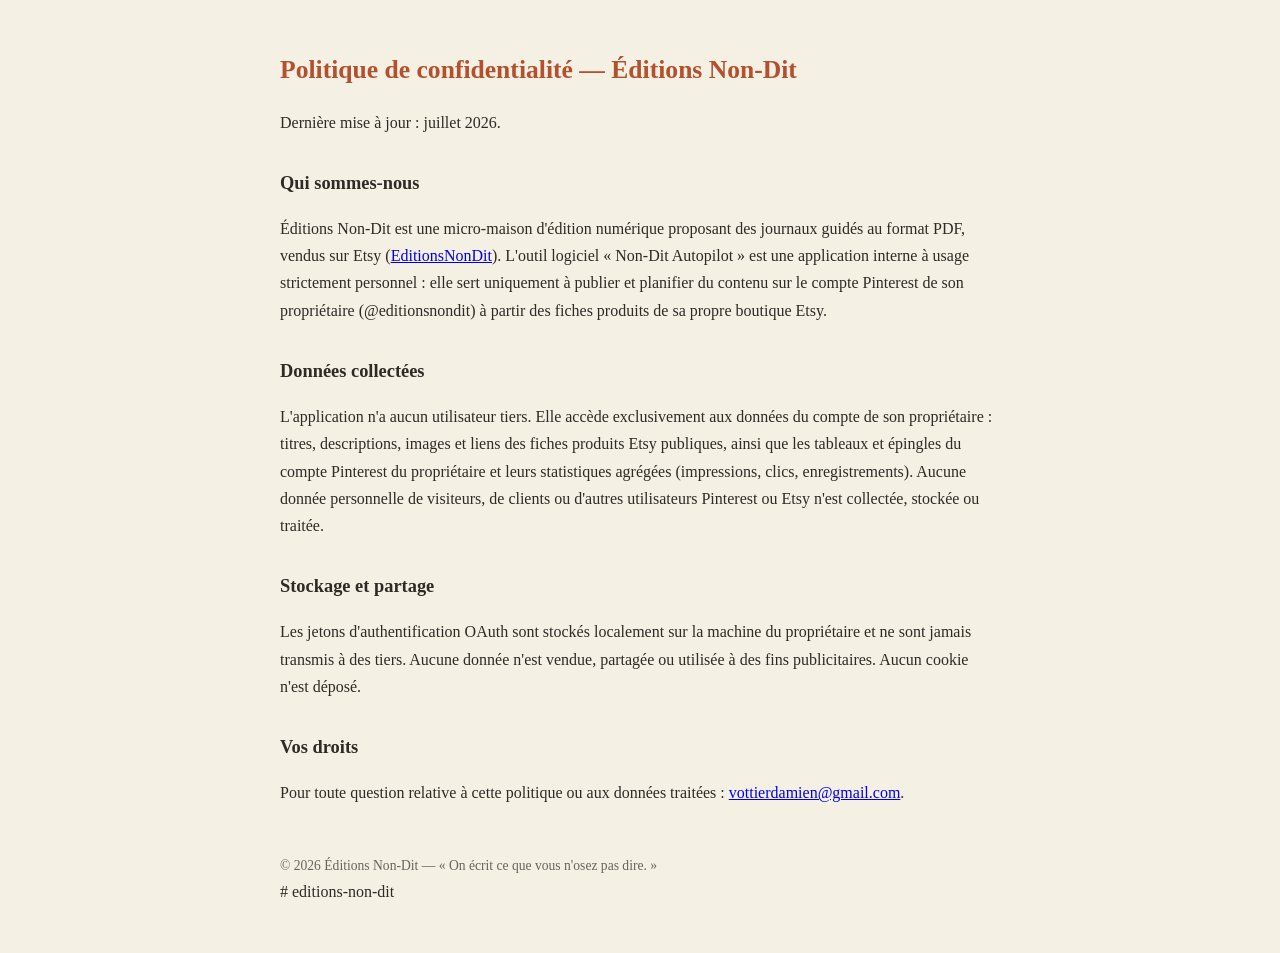
==== index.html @ f5a8685a "Add files via upload" ====
<!DOCTYPE html>
<html lang="fr">
<head>
<meta charset="utf-8">
<meta name="viewport" content="width=device-width, initial-scale=1">
<title>Politique de confidentialité — Éditions Non-Dit</title>
<style>
  body { font-family: Georgia, serif; background: #f5f0e4; color: #2e2a24;
         max-width: 720px; margin: 3rem auto; padding: 0 1.5rem; line-height: 1.7; }
  h1 { color: #b3502e; font-size: 1.6rem; }
  h2 { font-size: 1.15rem; margin-top: 2rem; }
  footer { margin-top: 3rem; font-size: .85rem; opacity: .7; }
</style>
</head>
<body>
<h1>Politique de confidentialité — Éditions Non-Dit</h1>
<p>Dernière mise à jour : juillet 2026.</p>

<h2>Qui sommes-nous</h2>
<p>Éditions Non-Dit est une micro-maison d'édition numérique proposant des journaux
guidés au format PDF, vendus sur Etsy
(<a href="https://www.etsy.com/shop/EditionsNonDit">EditionsNonDit</a>).
L'outil logiciel « Non-Dit Autopilot » est une application interne à usage strictement
personnel : elle sert uniquement à publier et planifier du contenu sur le compte
Pinterest de son propriétaire (@editionsnondit) à partir des fiches produits de
sa propre boutique Etsy.</p>

<h2>Données collectées</h2>
<p>L'application n'a aucun utilisateur tiers. Elle accède exclusivement aux données
du compte de son propriétaire : titres, descriptions, images et liens des fiches
produits Etsy publiques, ainsi que les tableaux et épingles du compte Pinterest
du propriétaire et leurs statistiques agrégées (impressions, clics, enregistrements).
Aucune donnée personnelle de visiteurs, de clients ou d'autres utilisateurs
Pinterest ou Etsy n'est collectée, stockée ou traitée.</p>

<h2>Stockage et partage</h2>
<p>Les jetons d'authentification OAuth sont stockés localement sur la machine du
propriétaire et ne sont jamais transmis à des tiers. Aucune donnée n'est vendue,
partagée ou utilisée à des fins publicitaires. Aucun cookie n'est déposé.</p>

<h2>Vos droits</h2>
<p>Pour toute question relative à cette politique ou aux données traitées :
<a href="mailto:vottierdamien@gmail.com">vottierdamien@gmail.com</a>.</p>

<footer>© 2026 Éditions Non-Dit — « On écrit ce que vous n'osez pas dire. »</footer>
</body>
</html>
#   e d i t i o n s - n o n - d i t  
 
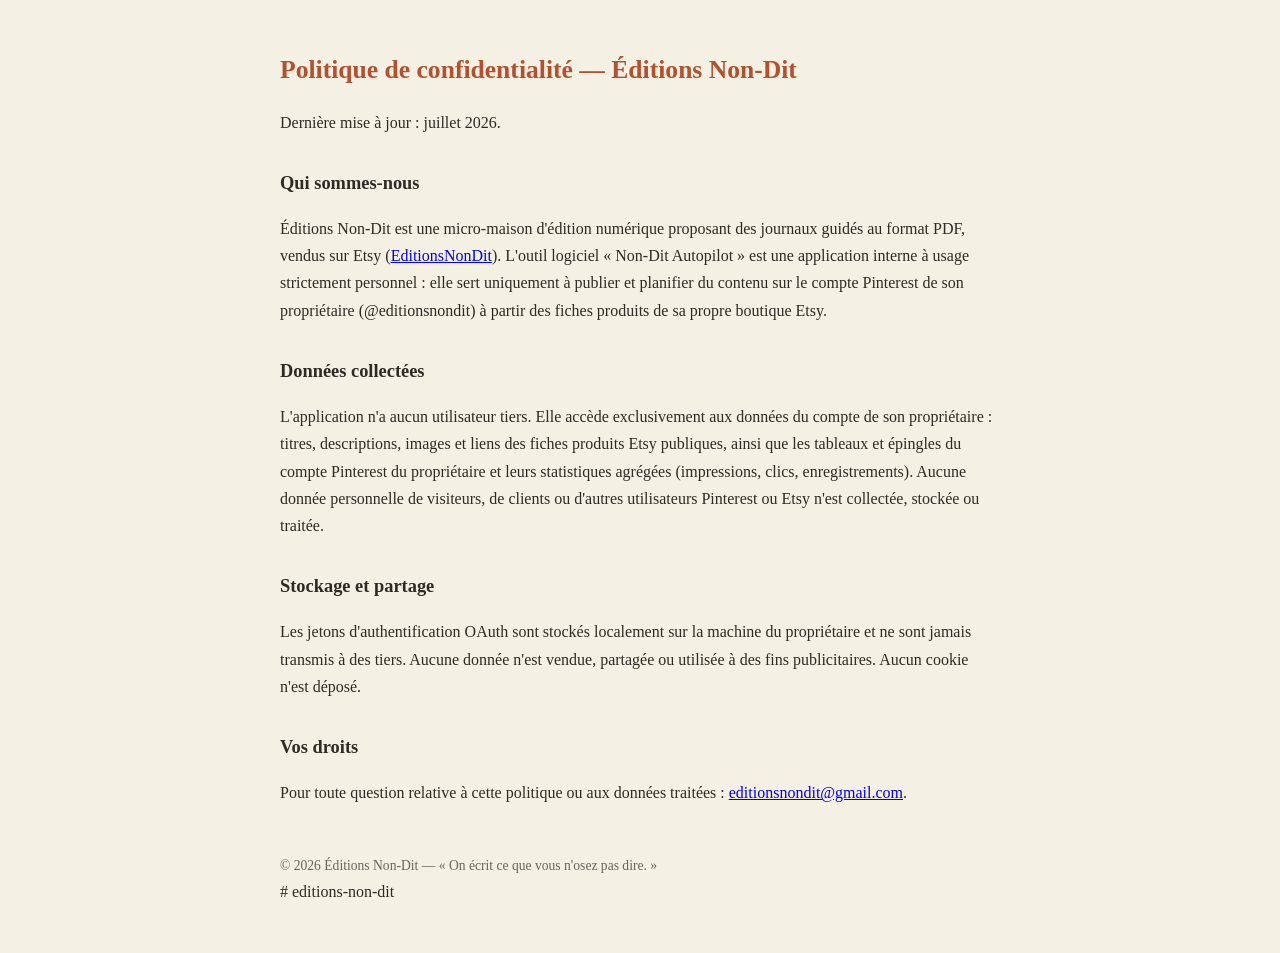
==== commit 86c9ac7b: "Update contact email in index.html" ====
--- a/index.html
+++ b/index.html
@@ -40,11 +40,11 @@
 
 <h2>Vos droits</h2>
 <p>Pour toute question relative à cette politique ou aux données traitées :
-<a href="mailto:vottierdamien@gmail.com">vottierdamien@gmail.com</a>.</p>
+<a href="mailto:editionsnonditn@gmail.com">editionsnondit@gmail.com</a>.</p>
 
 <footer>© 2026 Éditions Non-Dit — « On écrit ce que vous n'osez pas dire. »</footer>
 </body>
 </html>
-#   e d i t i o n s - n o n - d i t +#   e d i t i o n s - n o n - d i t 
  
- + 
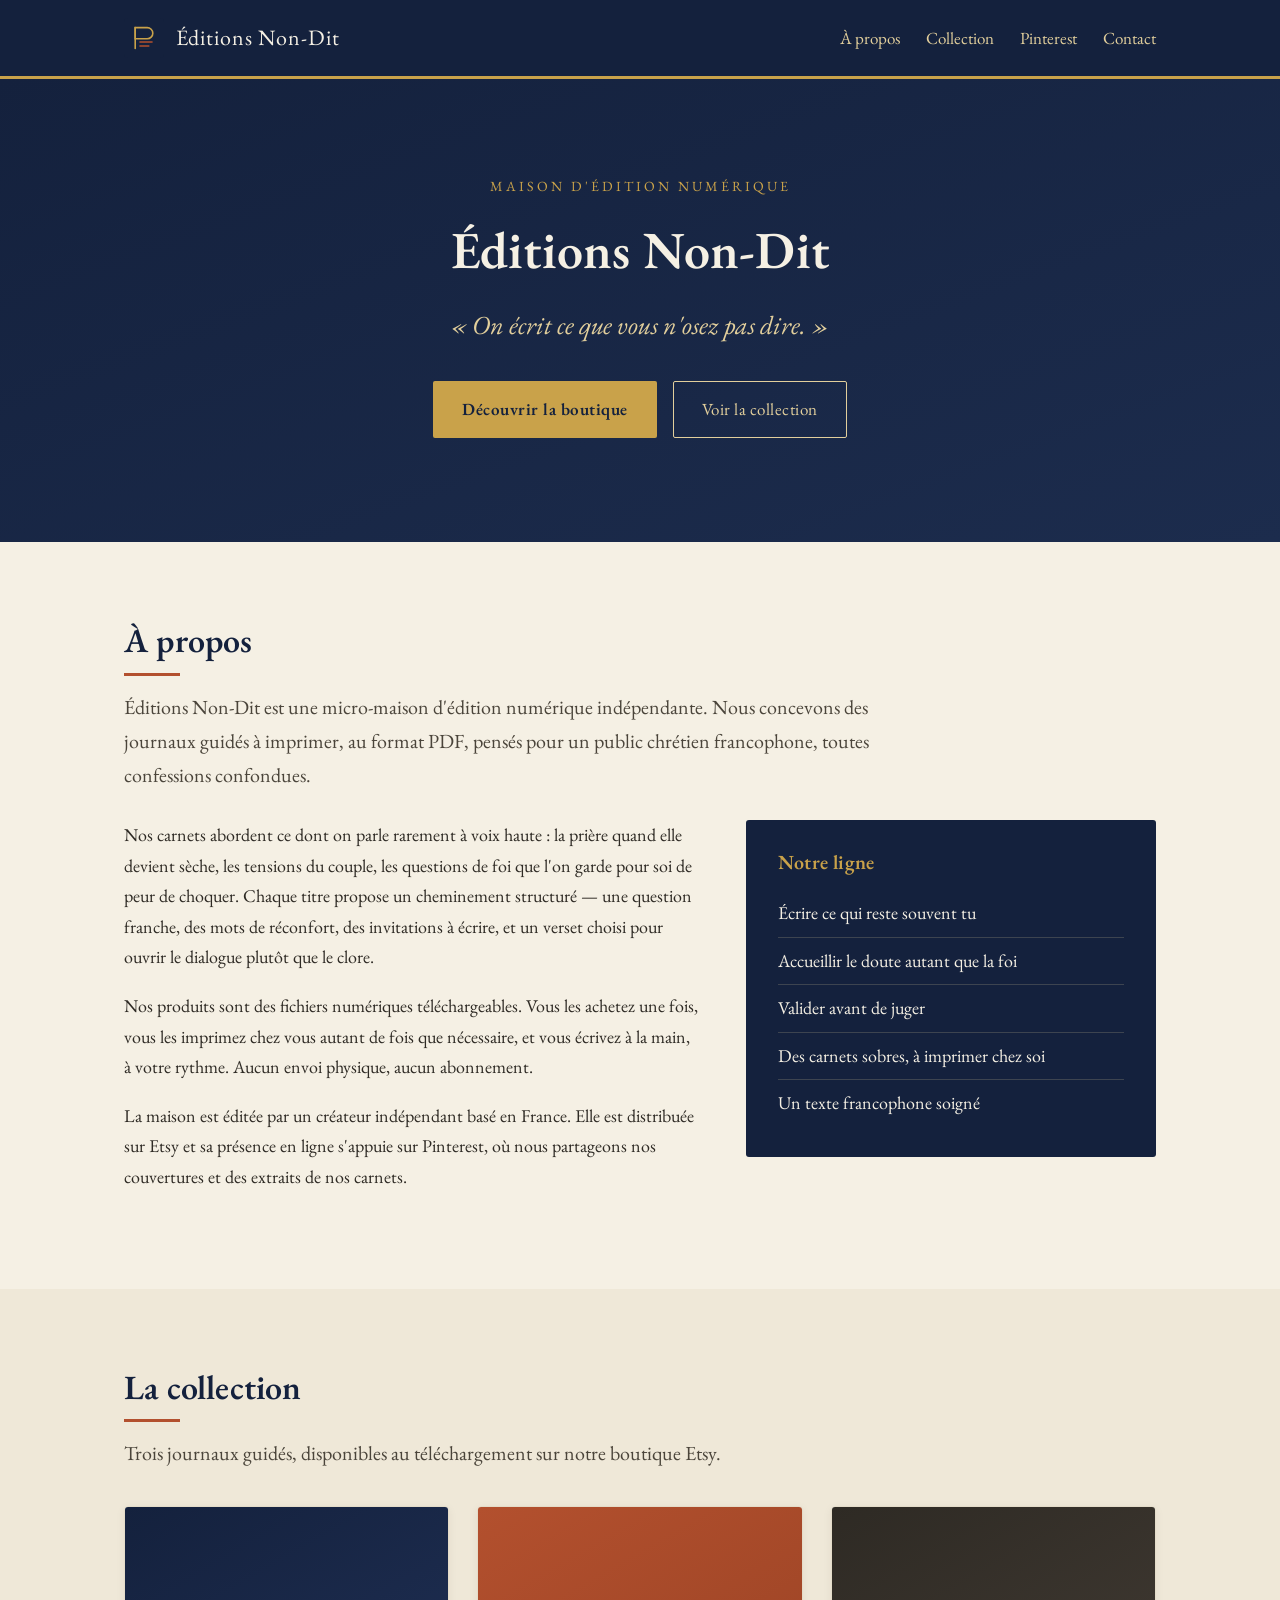
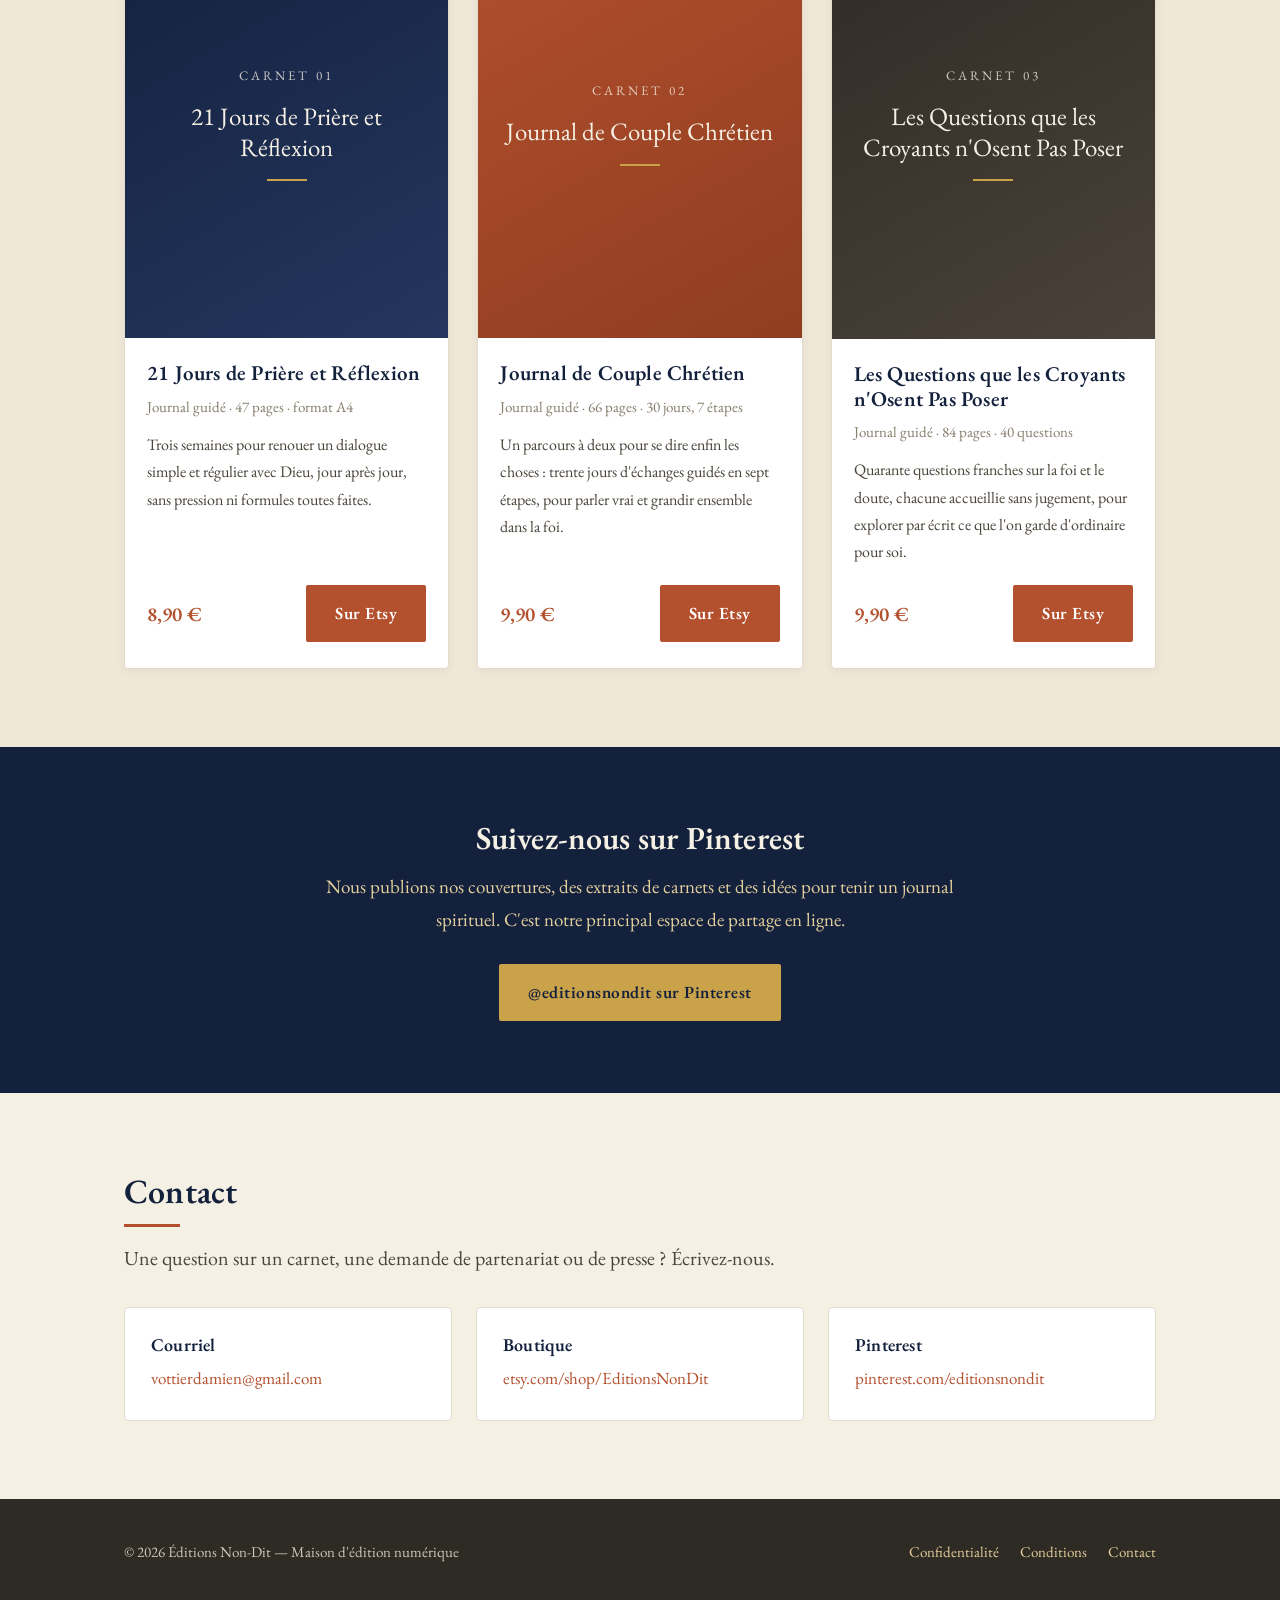
==== commit 0eeb045e: "Add files via upload" ====
--- a/index.html
+++ b/index.html
@@ -3,48 +3,175 @@
 <head>
 <meta charset="utf-8">
 <meta name="viewport" content="width=device-width, initial-scale=1">
-<title>Politique de confidentialité — Éditions Non-Dit</title>
-<style>
-  body { font-family: Georgia, serif; background: #f5f0e4; color: #2e2a24;
-         max-width: 720px; margin: 3rem auto; padding: 0 1.5rem; line-height: 1.7; }
-  h1 { color: #b3502e; font-size: 1.6rem; }
-  h2 { font-size: 1.15rem; margin-top: 2rem; }
-  footer { margin-top: 3rem; font-size: .85rem; opacity: .7; }
-</style>
+<title>Éditions Non-Dit — Journaux chrétiens guidés à imprimer</title>
+<meta name="description" content="Éditions Non-Dit est une micro-maison d'édition numérique. Nous créons des journaux guidés à imprimer (PDF) pour un public chrétien francophone : prière, couple, doute et foi. On écrit ce que vous n'osez pas dire.">
+<link rel="canonical" href="https://damvo.github.io/editions-non-dit/">
+<meta property="og:type" content="website">
+<meta property="og:title" content="Éditions Non-Dit — Journaux chrétiens guidés à imprimer">
+<meta property="og:description" content="Des journaux guidés à imprimer pour un public chrétien francophone. On écrit ce que vous n'osez pas dire.">
+<meta property="og:url" content="https://damvo.github.io/editions-non-dit/">
+<meta property="og:site_name" content="Éditions Non-Dit">
+<meta name="robots" content="index, follow">
+<link rel="icon" type="image/svg+xml" href="assets/logo.svg">
+<link rel="preconnect" href="https://fonts.googleapis.com">
+<link rel="preconnect" href="https://fonts.gstatic.com" crossorigin>
+<link href="https://fonts.googleapis.com/css2?family=EB+Garamond:ital,wght@0,400;0,500;0,600;1,400&display=swap" rel="stylesheet">
+<link rel="stylesheet" href="assets/style.css">
 </head>
 <body>
-<h1>Politique de confidentialité — Éditions Non-Dit</h1>
-<p>Dernière mise à jour : juillet 2026.</p>
 
-<h2>Qui sommes-nous</h2>
-<p>Éditions Non-Dit est une micro-maison d'édition numérique proposant des journaux
-guidés au format PDF, vendus sur Etsy
-(<a href="https://www.etsy.com/shop/EditionsNonDit">EditionsNonDit</a>).
-L'outil logiciel « Non-Dit Autopilot » est une application interne à usage strictement
-personnel : elle sert uniquement à publier et planifier du contenu sur le compte
-Pinterest de son propriétaire (@editionsnondit) à partir des fiches produits de
-sa propre boutique Etsy.</p>
+<header class="site-header">
+  <div class="wrap">
+    <a class="brand" href="index.html">
+      <img src="assets/logo.svg" alt="Logo Éditions Non-Dit">
+      <span>Éditions Non-Dit</span>
+    </a>
+    <nav class="nav">
+      <a href="#apropos">À propos</a>
+      <a href="#collection">Collection</a>
+      <a href="#pinterest">Pinterest</a>
+      <a href="#contact">Contact</a>
+    </nav>
+  </div>
+</header>
 
-<h2>Données collectées</h2>
-<p>L'application n'a aucun utilisateur tiers. Elle accède exclusivement aux données
-du compte de son propriétaire : titres, descriptions, images et liens des fiches
-produits Etsy publiques, ainsi que les tableaux et épingles du compte Pinterest
-du propriétaire et leurs statistiques agrégées (impressions, clics, enregistrements).
-Aucune donnée personnelle de visiteurs, de clients ou d'autres utilisateurs
-Pinterest ou Etsy n'est collectée, stockée ou traitée.</p>
+<section class="hero">
+  <div class="wrap">
+    <div class="kicker">Maison d'édition numérique</div>
+    <h1>Éditions Non-Dit</h1>
+    <p class="tagline">« On écrit ce que vous n'osez pas dire. »</p>
+    <div class="actions">
+      <a class="btn btn-gold" href="https://www.etsy.com/shop/EditionsNonDit" target="_blank" rel="noopener">Découvrir la boutique</a>
+      <a class="btn btn-ghost" href="#collection">Voir la collection</a>
+    </div>
+  </div>
+</section>
 
-<h2>Stockage et partage</h2>
-<p>Les jetons d'authentification OAuth sont stockés localement sur la machine du
-propriétaire et ne sont jamais transmis à des tiers. Aucune donnée n'est vendue,
-partagée ou utilisée à des fins publicitaires. Aucun cookie n'est déposé.</p>
+<section class="block" id="apropos">
+  <div class="wrap">
+    <h2 class="section-title">À propos</h2>
+    <p class="lead">Éditions Non-Dit est une micro-maison d'édition numérique indépendante. Nous concevons des journaux guidés à imprimer, au format PDF, pensés pour un public chrétien francophone, toutes confessions confondues.</p>
+    <div class="about-grid">
+      <div>
+        <p>Nos carnets abordent ce dont on parle rarement à voix haute : la prière quand elle devient sèche, les tensions du couple, les questions de foi que l'on garde pour soi de peur de choquer. Chaque titre propose un cheminement structuré — une question franche, des mots de réconfort, des invitations à écrire, et un verset choisi pour ouvrir le dialogue plutôt que le clore.</p>
+        <p>Nos produits sont des fichiers numériques téléchargeables. Vous les achetez une fois, vous les imprimez chez vous autant de fois que nécessaire, et vous écrivez à la main, à votre rythme. Aucun envoi physique, aucun abonnement.</p>
+        <p>La maison est éditée par un créateur indépendant basé en France. Elle est distribuée sur Etsy et sa présence en ligne s'appuie sur Pinterest, où nous partageons nos couvertures et des extraits de nos carnets.</p>
+      </div>
+      <aside class="values">
+        <h3>Notre ligne</h3>
+        <ul>
+          <li>Écrire ce qui reste souvent tu</li>
+          <li>Accueillir le doute autant que la foi</li>
+          <li>Valider avant de juger</li>
+          <li>Des carnets sobres, à imprimer chez soi</li>
+          <li>Un texte francophone soigné</li>
+        </ul>
+      </aside>
+    </div>
+  </div>
+</section>
 
-<h2>Vos droits</h2>
-<p>Pour toute question relative à cette politique ou aux données traitées :
-<a href="mailto:editionsnonditn@gmail.com">editionsnondit@gmail.com</a>.</p>
+<section class="block alt" id="collection">
+  <div class="wrap">
+    <h2 class="section-title">La collection</h2>
+    <p class="lead">Trois journaux guidés, disponibles au téléchargement sur notre boutique Etsy.</p>
+    <div class="products">
 
-<footer>© 2026 Éditions Non-Dit — « On écrit ce que vous n'osez pas dire. »</footer>
+      <article class="card">
+        <div class="cover c1">
+          <div class="cnum">Carnet 01</div>
+          <div class="ctitle">21 Jours de Prière et Réflexion</div>
+          <div class="cline"></div>
+        </div>
+        <div class="card-body">
+          <h3>21 Jours de Prière et Réflexion</h3>
+          <div class="meta">Journal guidé · 47 pages · format A4</div>
+          <p>Trois semaines pour renouer un dialogue simple et régulier avec Dieu, jour après jour, sans pression ni formules toutes faites.</p>
+          <div class="card-foot">
+            <span class="price">8,90 €</span>
+            <a class="btn btn-terra" href="https://www.etsy.com/shop/EditionsNonDit" target="_blank" rel="noopener">Sur Etsy</a>
+          </div>
+        </div>
+      </article>
+
+      <article class="card">
+        <div class="cover c2">
+          <div class="cnum">Carnet 02</div>
+          <div class="ctitle">Journal de Couple Chrétien</div>
+          <div class="cline"></div>
+        </div>
+        <div class="card-body">
+          <h3>Journal de Couple Chrétien</h3>
+          <div class="meta">Journal guidé · 66 pages · 30 jours, 7 étapes</div>
+          <p>Un parcours à deux pour se dire enfin les choses : trente jours d'échanges guidés en sept étapes, pour parler vrai et grandir ensemble dans la foi.</p>
+          <div class="card-foot">
+            <span class="price">9,90 €</span>
+            <a class="btn btn-terra" href="https://www.etsy.com/shop/EditionsNonDit" target="_blank" rel="noopener">Sur Etsy</a>
+          </div>
+        </div>
+      </article>
+
+      <article class="card">
+        <div class="cover c3">
+          <div class="cnum">Carnet 03</div>
+          <div class="ctitle">Les Questions que les Croyants n'Osent Pas Poser</div>
+          <div class="cline"></div>
+        </div>
+        <div class="card-body">
+          <h3>Les Questions que les Croyants n'Osent Pas Poser</h3>
+          <div class="meta">Journal guidé · 84 pages · 40 questions</div>
+          <p>Quarante questions franches sur la foi et le doute, chacune accueillie sans jugement, pour explorer par écrit ce que l'on garde d'ordinaire pour soi.</p>
+          <div class="card-foot">
+            <span class="price">9,90 €</span>
+            <a class="btn btn-terra" href="https://www.etsy.com/shop/EditionsNonDit" target="_blank" rel="noopener">Sur Etsy</a>
+          </div>
+        </div>
+      </article>
+
+    </div>
+  </div>
+</section>
+
+<section class="band" id="pinterest">
+  <div class="wrap">
+    <h2>Suivez-nous sur Pinterest</h2>
+    <p>Nous publions nos couvertures, des extraits de carnets et des idées pour tenir un journal spirituel. C'est notre principal espace de partage en ligne.</p>
+    <a class="btn btn-gold" href="https://www.pinterest.com/editionsnondit" target="_blank" rel="noopener">@editionsnondit sur Pinterest</a>
+  </div>
+</section>
+
+<section class="block" id="contact">
+  <div class="wrap">
+    <h2 class="section-title">Contact</h2>
+    <p class="lead">Une question sur un carnet, une demande de partenariat ou de presse ? Écrivez-nous.</p>
+    <div class="contact-grid">
+      <div class="contact-item">
+        <h3>Courriel</h3>
+        <a href="mailto:vottierdamien@gmail.com">vottierdamien@gmail.com</a>
+      </div>
+      <div class="contact-item">
+        <h3>Boutique</h3>
+        <a href="https://www.etsy.com/shop/EditionsNonDit" target="_blank" rel="noopener">etsy.com/shop/EditionsNonDit</a>
+      </div>
+      <div class="contact-item">
+        <h3>Pinterest</h3>
+        <a href="https://www.pinterest.com/editionsnondit" target="_blank" rel="noopener">pinterest.com/editionsnondit</a>
+      </div>
+    </div>
+  </div>
+</section>
+
+<footer class="site-footer">
+  <div class="wrap">
+    <div>© <span id="year">2026</span> Éditions Non-Dit — Maison d'édition numérique</div>
+    <div class="fnav">
+      <a href="privacy.html">Confidentialité</a>
+      <a href="terms.html">Conditions</a>
+      <a href="mailto:vottierdamien@gmail.com">Contact</a>
+    </div>
+  </div>
+</footer>
+
+<script>document.getElementById('year').textContent = new Date().getFullYear();</script>
 </body>
 </html>
-#   e d i t i o n s - n o n - d i t 
- 
- 
--- a/assets/style.css
+++ b/assets/style.css
@@ -0,0 +1,158 @@
+:root {
+  --ivoire: #f5f0e4;
+  --encre: #2e2a24;
+  --terracotta: #b3502e;
+  --navy: #14213d;
+  --gold: #c9a24a;
+  --gold-soft: #e2cf9c;
+  --max: 1080px;
+}
+
+* { box-sizing: border-box; margin: 0; padding: 0; }
+
+html { scroll-behavior: smooth; }
+
+body {
+  font-family: 'EB Garamond', 'Georgia', 'Liberation Serif', serif;
+  background: var(--ivoire);
+  color: var(--encre);
+  line-height: 1.7;
+  font-size: 18px;
+  -webkit-font-smoothing: antialiased;
+}
+
+h1, h2, h3 { font-weight: 600; line-height: 1.2; letter-spacing: 0.2px; }
+
+a { color: var(--terracotta); text-decoration: none; }
+a:hover { text-decoration: underline; }
+
+.wrap { max-width: var(--max); margin: 0 auto; padding: 0 24px; }
+
+/* Header */
+.site-header {
+  background: var(--navy);
+  color: var(--ivoire);
+  border-bottom: 3px solid var(--gold);
+}
+.site-header .wrap {
+  display: flex; align-items: center; justify-content: space-between;
+  padding-top: 18px; padding-bottom: 18px; flex-wrap: wrap; gap: 12px;
+}
+.brand { display: flex; align-items: center; gap: 12px; }
+.brand img { width: 40px; height: 40px; }
+.brand span { font-size: 22px; color: var(--ivoire); letter-spacing: 1px; }
+.nav a { color: var(--gold-soft); margin-left: 22px; font-size: 17px; }
+.nav a:hover { color: var(--gold); text-decoration: none; }
+
+/* Hero */
+.hero {
+  background: linear-gradient(160deg, var(--navy) 0%, #1c2c4d 100%);
+  color: var(--ivoire);
+  padding: 96px 0 104px;
+  text-align: center;
+  position: relative;
+}
+.hero .kicker {
+  color: var(--gold); text-transform: uppercase; letter-spacing: 3px;
+  font-size: 14px; margin-bottom: 20px;
+}
+.hero h1 { font-size: 52px; margin-bottom: 22px; color: var(--ivoire); }
+.hero p.tagline {
+  font-size: 26px; font-style: italic; color: var(--gold-soft);
+  max-width: 640px; margin: 0 auto 34px;
+}
+.hero .actions { display: flex; gap: 16px; justify-content: center; flex-wrap: wrap; }
+
+.btn {
+  display: inline-block; padding: 13px 28px; border-radius: 2px;
+  font-size: 17px; letter-spacing: 0.5px; border: 1.5px solid transparent;
+  transition: all .18s ease;
+}
+.btn-gold { background: var(--gold); color: var(--navy); font-weight: 600; }
+.btn-gold:hover { background: var(--gold-soft); text-decoration: none; }
+.btn-ghost { border-color: var(--gold-soft); color: var(--gold-soft); }
+.btn-ghost:hover { border-color: var(--gold); color: var(--gold); text-decoration: none; }
+.btn-terra { background: var(--terracotta); color: #fff; font-weight: 600; }
+.btn-terra:hover { background: #9a4225; text-decoration: none; }
+
+/* Sections */
+section.block { padding: 78px 0; }
+section.block.alt { background: #efe8d8; }
+.section-title {
+  font-size: 34px; margin-bottom: 14px; color: var(--navy);
+  position: relative; display: inline-block;
+}
+.section-title::after {
+  content: ""; display: block; width: 56px; height: 3px;
+  background: var(--terracotta); margin-top: 12px;
+}
+.lead { font-size: 20px; max-width: 760px; color: #4a443a; margin-bottom: 8px; }
+
+/* About */
+.about-grid { display: grid; grid-template-columns: 1.4fr 1fr; gap: 48px; align-items: start; margin-top: 28px; }
+.about-grid p { margin-bottom: 18px; }
+.values { background: var(--navy); color: var(--ivoire); padding: 30px 32px; border-radius: 3px; }
+.values h3 { color: var(--gold); font-size: 20px; margin-bottom: 16px; }
+.values ul { list-style: none; }
+.values li { padding: 8px 0; border-bottom: 1px solid rgba(226,207,156,.2); }
+.values li:last-child { border-bottom: none; }
+
+/* Products */
+.products { display: grid; grid-template-columns: repeat(3, 1fr); gap: 28px; margin-top: 36px; }
+.card {
+  background: #fff; border: 1px solid #e4dcc9; border-radius: 4px;
+  overflow: hidden; display: flex; flex-direction: column;
+  box-shadow: 0 2px 10px rgba(46,42,36,.06);
+}
+.cover {
+  aspect-ratio: 3 / 4; display: flex; flex-direction: column;
+  justify-content: center; align-items: center; text-align: center;
+  padding: 28px; color: var(--ivoire);
+}
+.cover .cnum { font-size: 13px; letter-spacing: 3px; text-transform: uppercase; opacity: .8; margin-bottom: 14px; }
+.cover .ctitle { font-size: 25px; line-height: 1.25; }
+.cover .cline { width: 40px; height: 2px; background: var(--gold); margin: 16px auto 0; }
+.cover.c1 { background: linear-gradient(150deg, #14213d, #24365f); }
+.cover.c2 { background: linear-gradient(150deg, #b3502e, #8f3d20); }
+.cover.c3 { background: linear-gradient(150deg, #2e2a24, #4a423a); }
+.card-body { padding: 22px 22px 26px; display: flex; flex-direction: column; flex: 1; }
+.card-body h3 { font-size: 21px; color: var(--navy); margin-bottom: 8px; }
+.card-body .meta { font-size: 15px; color: #857c6c; margin-bottom: 12px; }
+.card-body p { font-size: 16px; color: #4a443a; margin-bottom: 20px; flex: 1; }
+.price { font-size: 20px; color: var(--terracotta); font-weight: 600; }
+.card-foot { display: flex; align-items: center; justify-content: space-between; margin-top: auto; }
+
+/* Pinterest / contact band */
+.band { background: var(--navy); color: var(--ivoire); text-align: center; padding: 72px 0; }
+.band h2 { color: var(--ivoire); font-size: 32px; margin-bottom: 14px; }
+.band p { color: var(--gold-soft); max-width: 640px; margin: 0 auto 28px; font-size: 19px; }
+
+/* Contact */
+.contact-grid { display: grid; grid-template-columns: repeat(3, 1fr); gap: 24px; margin-top: 32px; }
+.contact-item { background: #fff; border: 1px solid #e4dcc9; padding: 26px; border-radius: 4px; }
+.contact-item h3 { color: var(--navy); font-size: 18px; margin-bottom: 8px; }
+.contact-item a { font-size: 17px; word-break: break-word; }
+
+/* Footer */
+.site-footer { background: var(--encre); color: #cfc7b6; padding: 40px 0; font-size: 15px; }
+.site-footer .wrap { display: flex; justify-content: space-between; flex-wrap: wrap; gap: 16px; }
+.site-footer a { color: var(--gold-soft); }
+.site-footer .fnav a { margin-left: 18px; }
+
+/* Legal pages */
+.legal { padding: 64px 0 80px; }
+.legal .wrap { max-width: 820px; }
+.legal h1 { font-size: 40px; color: var(--navy); margin-bottom: 10px; }
+.legal .updated { color: #857c6c; font-size: 15px; margin-bottom: 34px; }
+.legal h2 { font-size: 24px; color: var(--navy); margin: 34px 0 12px; }
+.legal p, .legal li { margin-bottom: 12px; color: #3d382f; }
+.legal ul { margin: 0 0 12px 22px; }
+.back { display: inline-block; margin-top: 40px; }
+
+@media (max-width: 860px) {
+  .about-grid { grid-template-columns: 1fr; }
+  .products { grid-template-columns: 1fr; }
+  .contact-grid { grid-template-columns: 1fr; }
+  .hero h1 { font-size: 38px; }
+  .hero p.tagline { font-size: 21px; }
+}
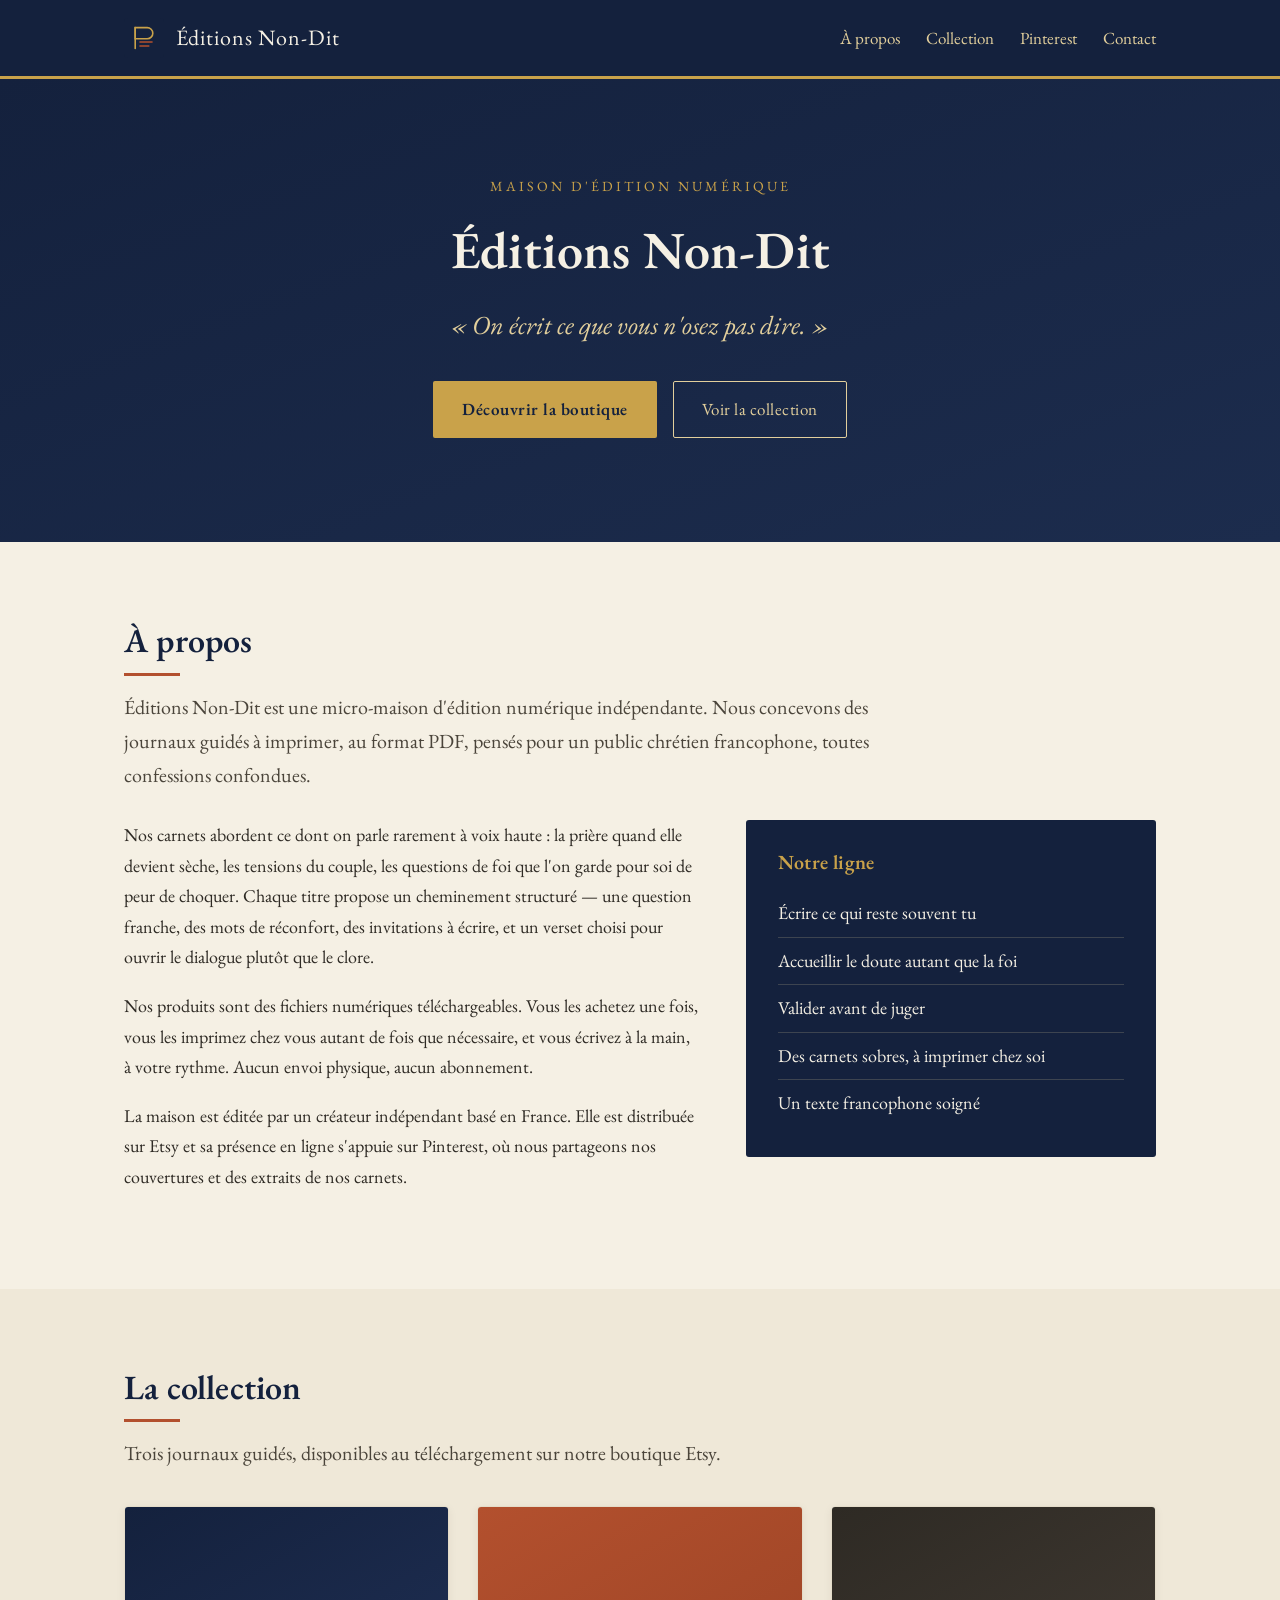
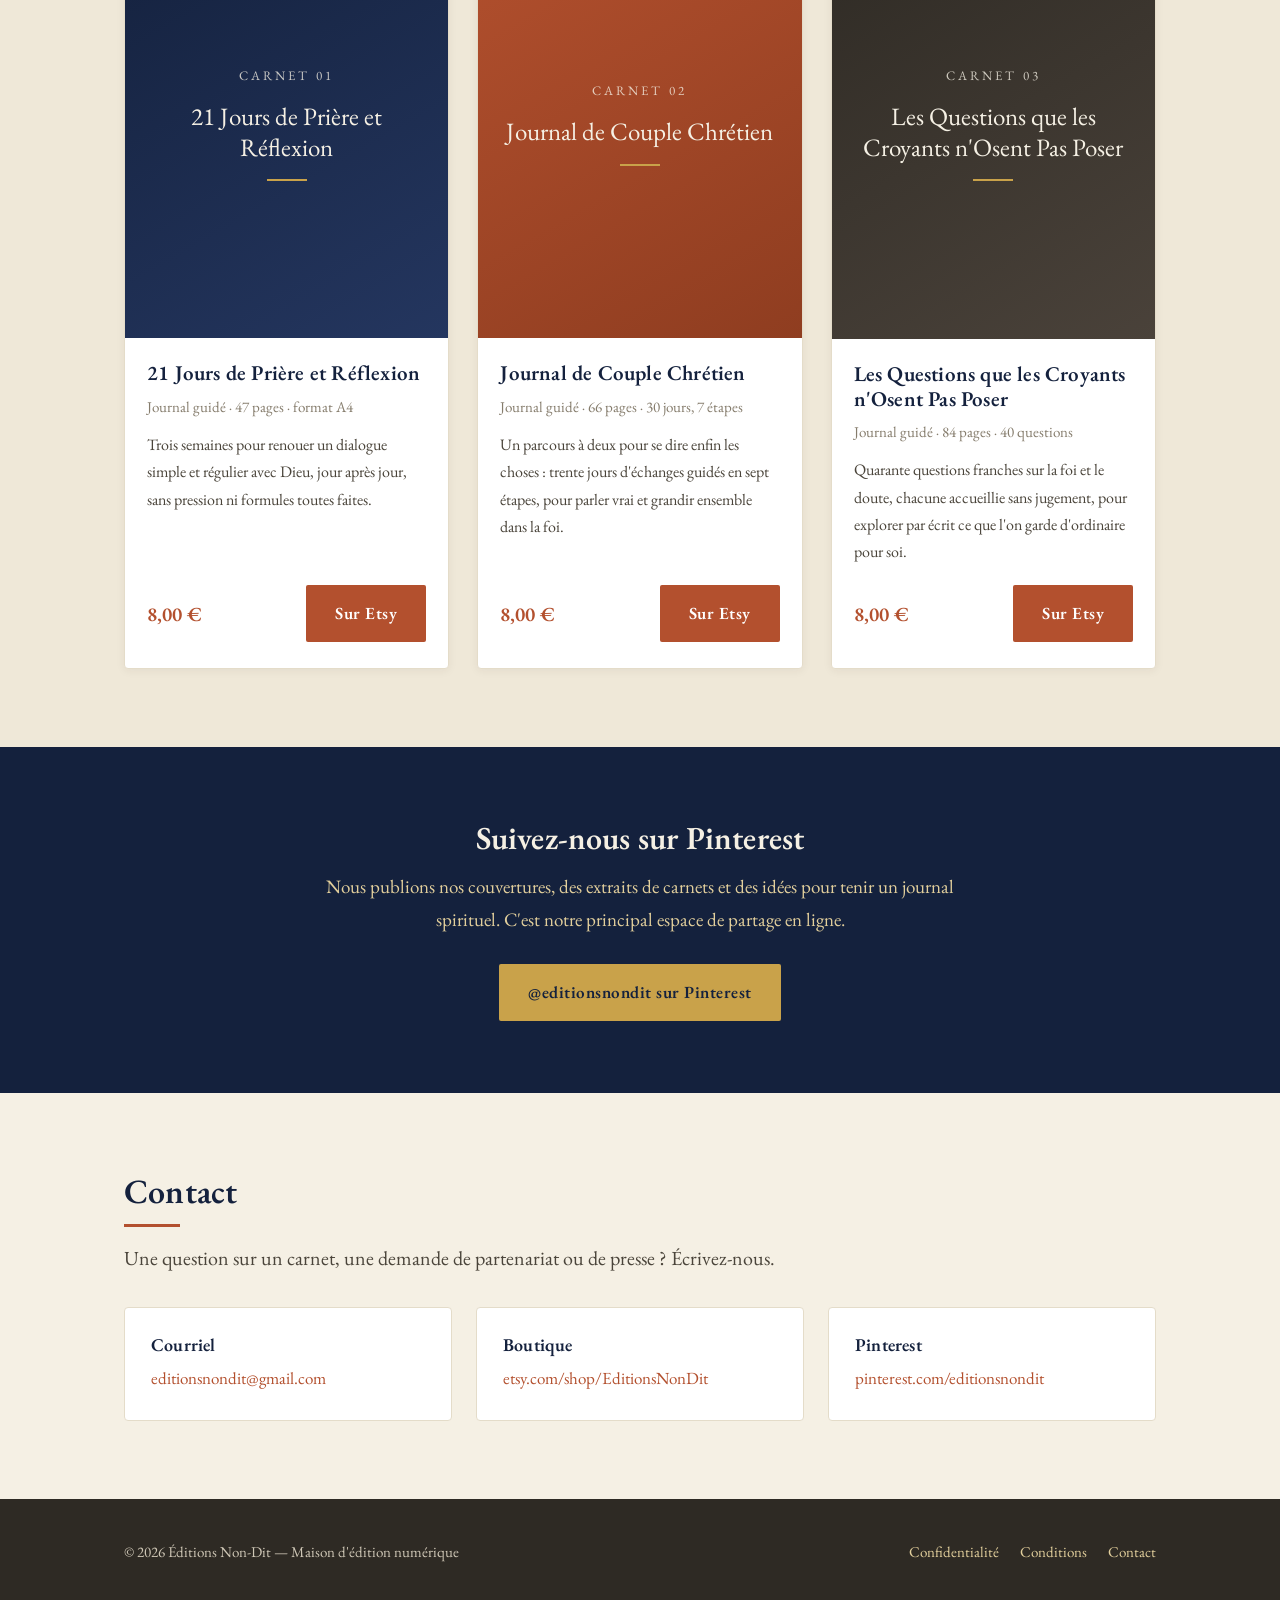
==== commit c7e87146: "Add files via upload" ====
--- a/index.html
+++ b/index.html
@@ -88,7 +88,7 @@
           <div class="meta">Journal guidé · 47 pages · format A4</div>
           <p>Trois semaines pour renouer un dialogue simple et régulier avec Dieu, jour après jour, sans pression ni formules toutes faites.</p>
           <div class="card-foot">
-            <span class="price">8,90 €</span>
+            <span class="price">8,00 €</span>
             <a class="btn btn-terra" href="https://www.etsy.com/shop/EditionsNonDit" target="_blank" rel="noopener">Sur Etsy</a>
           </div>
         </div>
@@ -105,7 +105,7 @@
           <div class="meta">Journal guidé · 66 pages · 30 jours, 7 étapes</div>
           <p>Un parcours à deux pour se dire enfin les choses : trente jours d'échanges guidés en sept étapes, pour parler vrai et grandir ensemble dans la foi.</p>
           <div class="card-foot">
-            <span class="price">9,90 €</span>
+            <span class="price">8,00 €</span>
             <a class="btn btn-terra" href="https://www.etsy.com/shop/EditionsNonDit" target="_blank" rel="noopener">Sur Etsy</a>
           </div>
         </div>
@@ -122,7 +122,7 @@
           <div class="meta">Journal guidé · 84 pages · 40 questions</div>
           <p>Quarante questions franches sur la foi et le doute, chacune accueillie sans jugement, pour explorer par écrit ce que l'on garde d'ordinaire pour soi.</p>
           <div class="card-foot">
-            <span class="price">9,90 €</span>
+            <span class="price">8,00 €</span>
             <a class="btn btn-terra" href="https://www.etsy.com/shop/EditionsNonDit" target="_blank" rel="noopener">Sur Etsy</a>
           </div>
         </div>
@@ -147,7 +147,7 @@
     <div class="contact-grid">
       <div class="contact-item">
         <h3>Courriel</h3>
-        <a href="mailto:vottierdamien@gmail.com">vottierdamien@gmail.com</a>
+        <a href="mailto:editionsnondit@gmail.com">editionsnondit@gmail.com</a>
       </div>
       <div class="contact-item">
         <h3>Boutique</h3>
@@ -167,7 +167,7 @@
     <div class="fnav">
       <a href="privacy.html">Confidentialité</a>
       <a href="terms.html">Conditions</a>
-      <a href="mailto:vottierdamien@gmail.com">Contact</a>
+      <a href="mailto:editionsnondit@gmail.com">Contact</a>
     </div>
   </div>
 </footer>
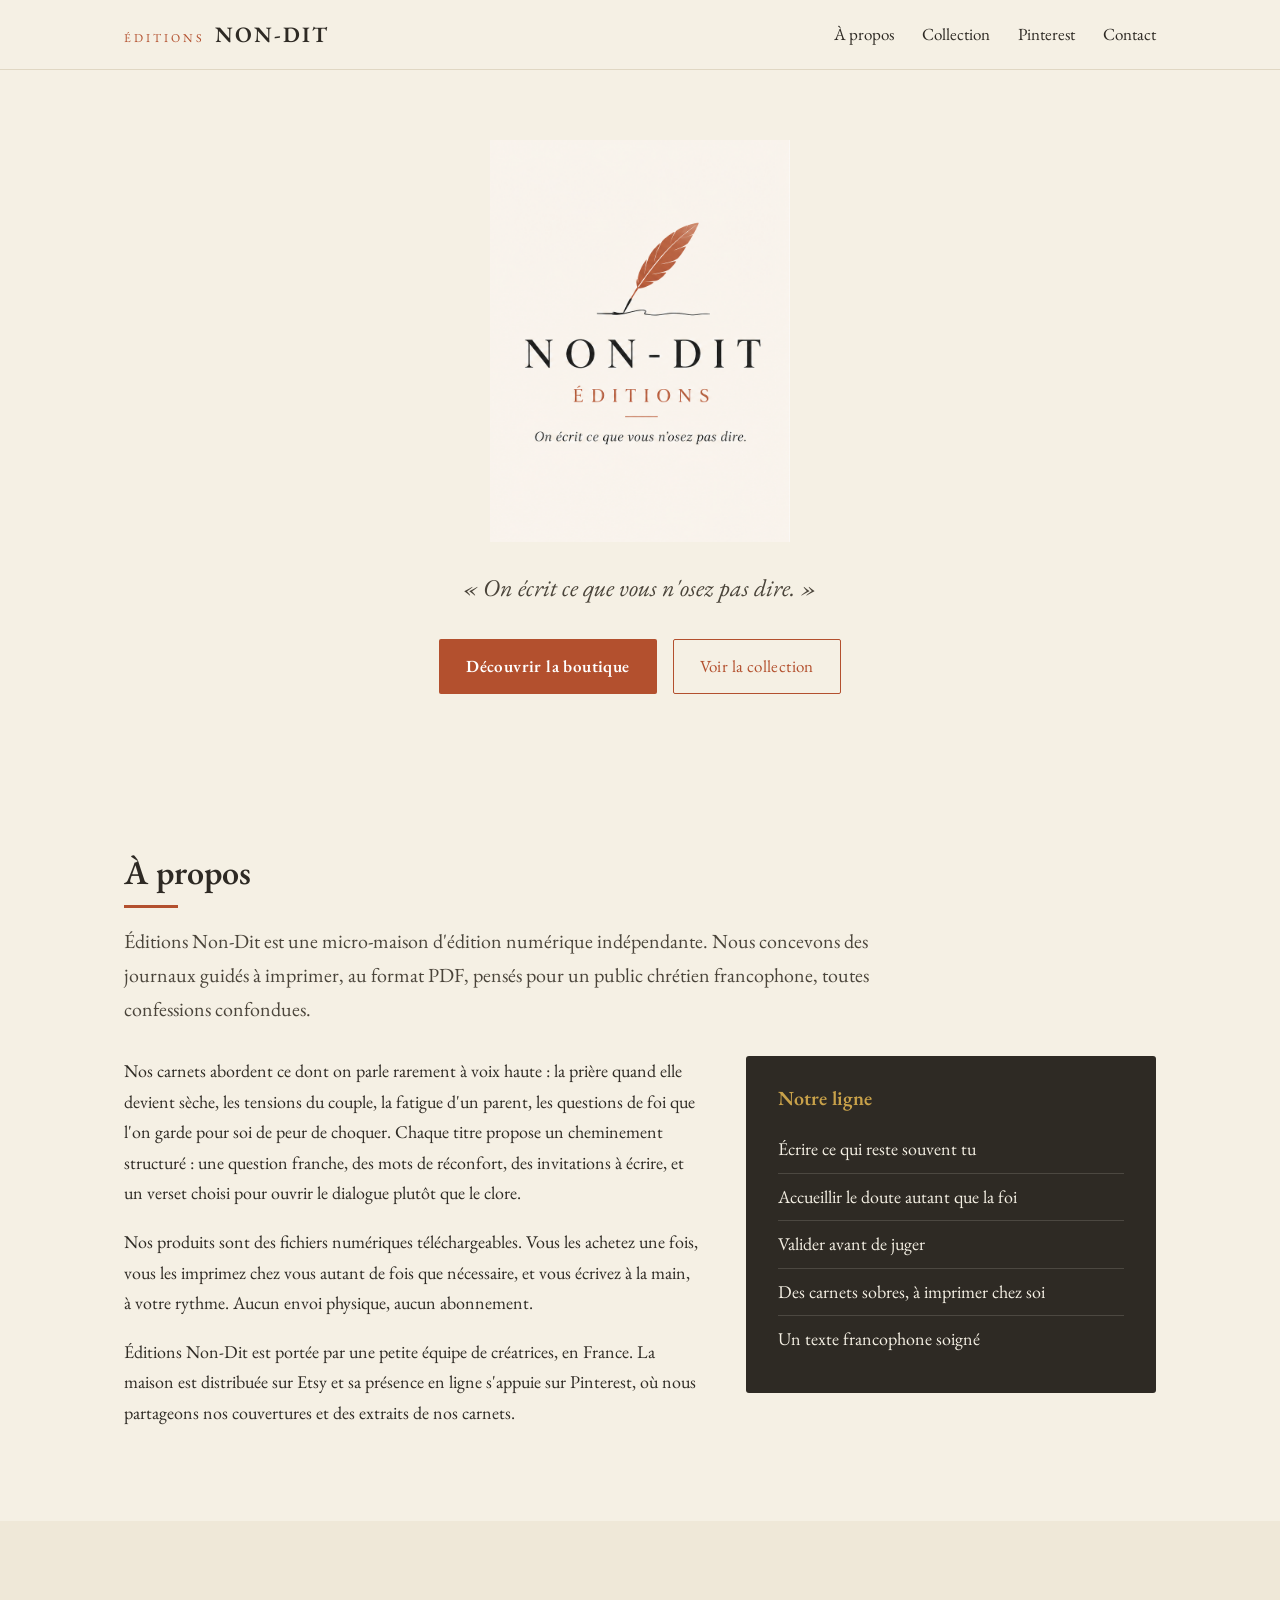
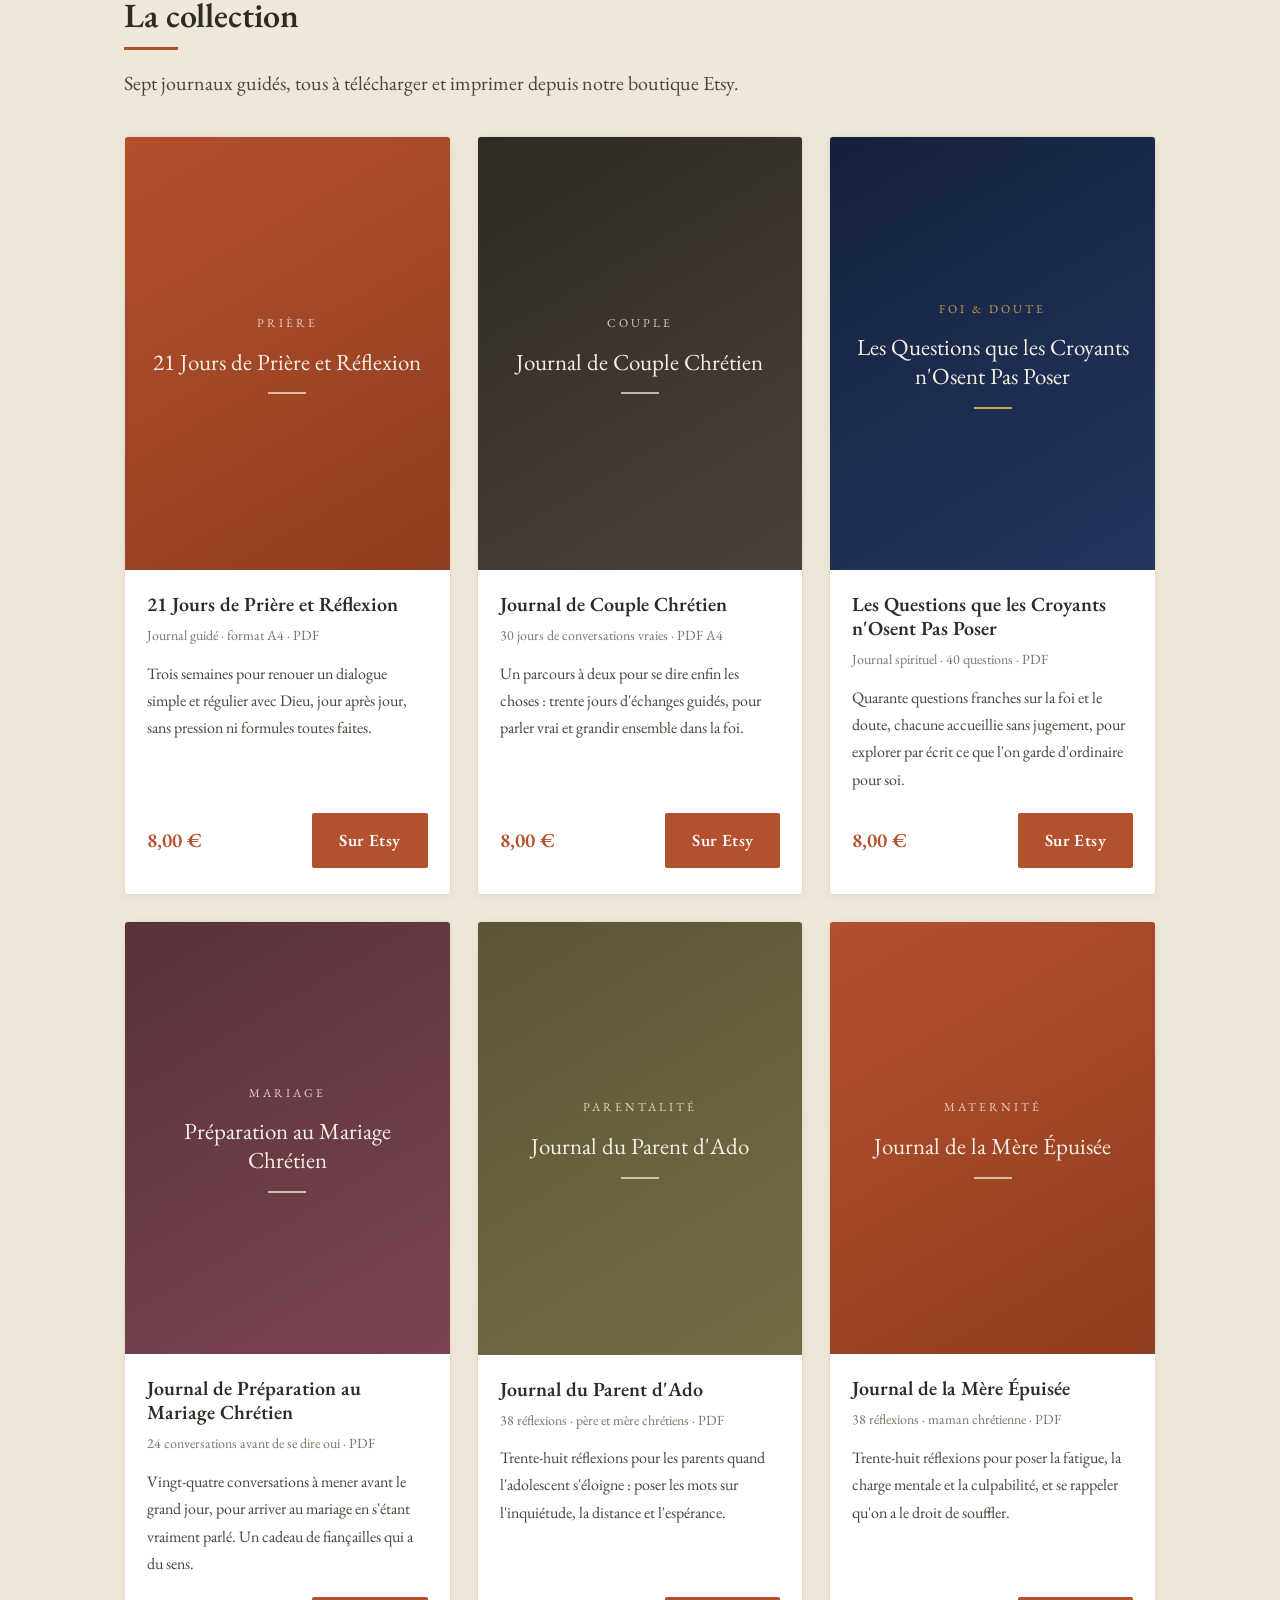
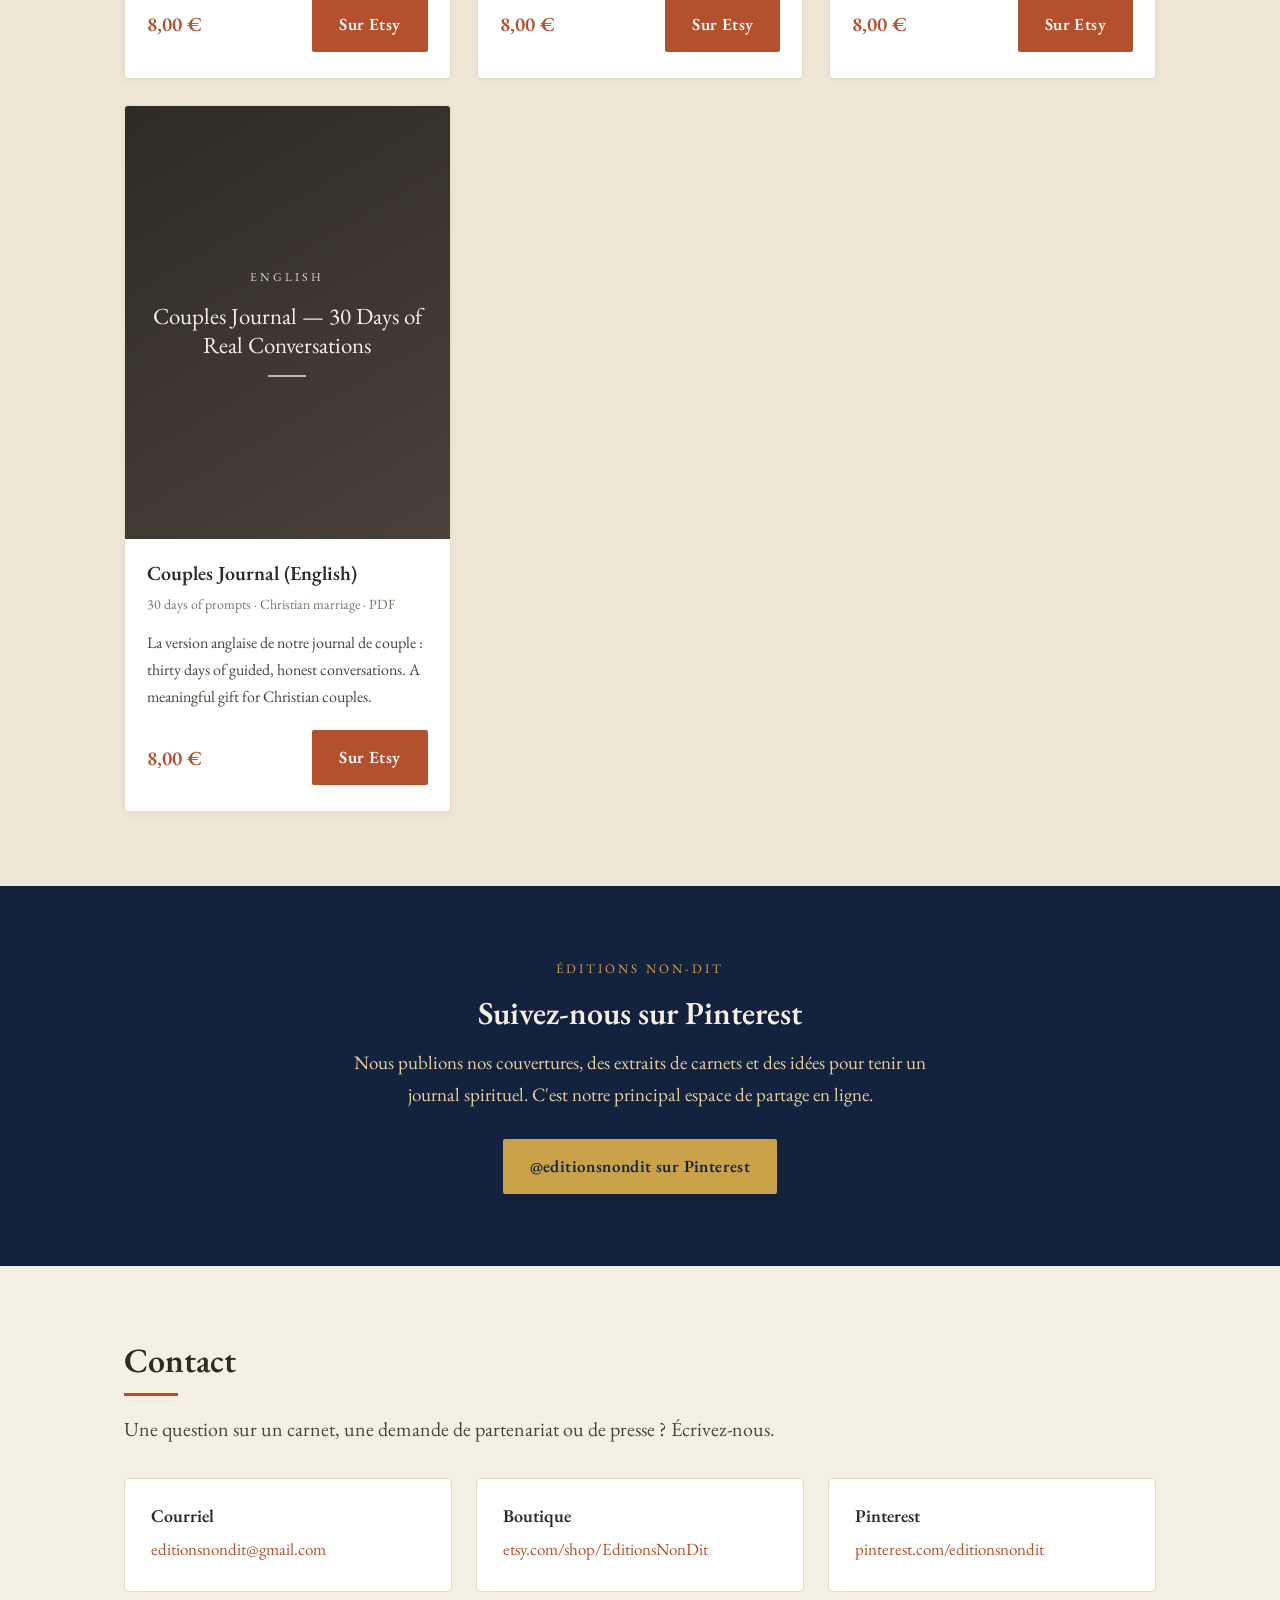
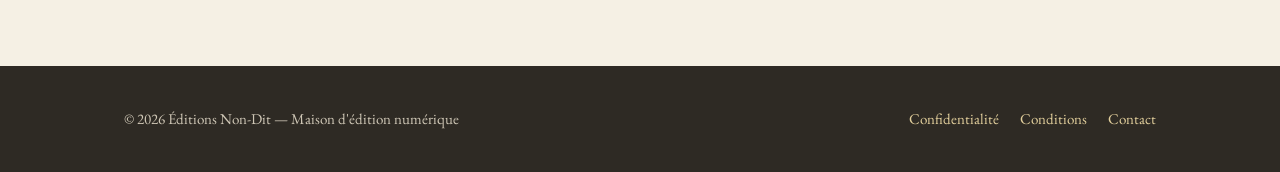
==== commit 919dc340: "Add files via upload" ====
--- a/index.html
+++ b/index.html
@@ -4,15 +4,16 @@
 <meta charset="utf-8">
 <meta name="viewport" content="width=device-width, initial-scale=1">
 <title>Éditions Non-Dit — Journaux chrétiens guidés à imprimer</title>
-<meta name="description" content="Éditions Non-Dit est une micro-maison d'édition numérique. Nous créons des journaux guidés à imprimer (PDF) pour un public chrétien francophone : prière, couple, doute et foi. On écrit ce que vous n'osez pas dire.">
+<meta name="description" content="Éditions Non-Dit est une micro-maison d'édition numérique. Des journaux guidés à imprimer (PDF) pour un public chrétien francophone : prière, couple, mariage, parentalité, foi et doute. On écrit ce que vous n'osez pas dire.">
 <link rel="canonical" href="https://damvo.github.io/editions-non-dit/">
 <meta property="og:type" content="website">
 <meta property="og:title" content="Éditions Non-Dit — Journaux chrétiens guidés à imprimer">
 <meta property="og:description" content="Des journaux guidés à imprimer pour un public chrétien francophone. On écrit ce que vous n'osez pas dire.">
 <meta property="og:url" content="https://damvo.github.io/editions-non-dit/">
 <meta property="og:site_name" content="Éditions Non-Dit">
+<meta property="og:image" content="https://damvo.github.io/editions-non-dit/assets/og-cover.png">
 <meta name="robots" content="index, follow">
-<link rel="icon" type="image/svg+xml" href="assets/logo.svg">
+<link rel="icon" type="image/png" href="assets/icone.png">
 <link rel="preconnect" href="https://fonts.googleapis.com">
 <link rel="preconnect" href="https://fonts.gstatic.com" crossorigin>
 <link href="https://fonts.googleapis.com/css2?family=EB+Garamond:ital,wght@0,400;0,500;0,600;1,400&display=swap" rel="stylesheet">
@@ -23,8 +24,8 @@
 <header class="site-header">
   <div class="wrap">
     <a class="brand" href="index.html">
-      <img src="assets/logo.svg" alt="Logo Éditions Non-Dit">
-      <span>Éditions Non-Dit</span>
+      <span class="b-edit">Éditions</span>
+      <span class="b-name">Non-Dit</span>
     </a>
     <nav class="nav">
       <a href="#apropos">À propos</a>
@@ -37,11 +38,10 @@
 
 <section class="hero">
   <div class="wrap">
-    <div class="kicker">Maison d'édition numérique</div>
-    <h1>Éditions Non-Dit</h1>
+    <img class="logo-mark" src="assets/logo.png" alt="Éditions Non-Dit — On écrit ce que vous n'osez pas dire">
     <p class="tagline">« On écrit ce que vous n'osez pas dire. »</p>
     <div class="actions">
-      <a class="btn btn-gold" href="https://www.etsy.com/shop/EditionsNonDit" target="_blank" rel="noopener">Découvrir la boutique</a>
+      <a class="btn btn-terra" href="https://www.etsy.com/shop/EditionsNonDit" target="_blank" rel="noopener">Découvrir la boutique</a>
       <a class="btn btn-ghost" href="#collection">Voir la collection</a>
     </div>
   </div>
@@ -49,13 +49,15 @@
 
 <section class="block" id="apropos">
   <div class="wrap">
-    <h2 class="section-title">À propos</h2>
-    <p class="lead">Éditions Non-Dit est une micro-maison d'édition numérique indépendante. Nous concevons des journaux guidés à imprimer, au format PDF, pensés pour un public chrétien francophone, toutes confessions confondues.</p>
+    <div class="section-head">
+      <h2 class="section-title">À propos</h2>
+      <p class="lead">Éditions Non-Dit est une micro-maison d'édition numérique indépendante. Nous concevons des journaux guidés à imprimer, au format PDF, pensés pour un public chrétien francophone, toutes confessions confondues.</p>
+    </div>
     <div class="about-grid">
       <div>
-        <p>Nos carnets abordent ce dont on parle rarement à voix haute : la prière quand elle devient sèche, les tensions du couple, les questions de foi que l'on garde pour soi de peur de choquer. Chaque titre propose un cheminement structuré — une question franche, des mots de réconfort, des invitations à écrire, et un verset choisi pour ouvrir le dialogue plutôt que le clore.</p>
+        <p>Nos carnets abordent ce dont on parle rarement à voix haute : la prière quand elle devient sèche, les tensions du couple, la fatigue d'un parent, les questions de foi que l'on garde pour soi de peur de choquer. Chaque titre propose un cheminement structuré : une question franche, des mots de réconfort, des invitations à écrire, et un verset choisi pour ouvrir le dialogue plutôt que le clore.</p>
         <p>Nos produits sont des fichiers numériques téléchargeables. Vous les achetez une fois, vous les imprimez chez vous autant de fois que nécessaire, et vous écrivez à la main, à votre rythme. Aucun envoi physique, aucun abonnement.</p>
-        <p>La maison est éditée par un créateur indépendant basé en France. Elle est distribuée sur Etsy et sa présence en ligne s'appuie sur Pinterest, où nous partageons nos couvertures et des extraits de nos carnets.</p>
+        <p>Éditions Non-Dit est portée par une petite équipe de créatrices, en France. La maison est distribuée sur Etsy et sa présence en ligne s'appuie sur Pinterest, où nous partageons nos couvertures et des extraits de nos carnets.</p>
       </div>
       <aside class="values">
         <h3>Notre ligne</h3>
@@ -73,57 +75,127 @@
 
 <section class="block alt" id="collection">
   <div class="wrap">
-    <h2 class="section-title">La collection</h2>
-    <p class="lead">Trois journaux guidés, disponibles au téléchargement sur notre boutique Etsy.</p>
+    <div class="section-head">
+      <h2 class="section-title">La collection</h2>
+      <p class="lead">Sept journaux guidés, tous à télécharger et imprimer depuis notre boutique Etsy.</p>
+    </div>
     <div class="products">
 
       <article class="card">
-        <div class="cover c1">
-          <div class="cnum">Carnet 01</div>
+        <div class="cover t-terra">
+          <div class="cnum">Prière</div>
           <div class="ctitle">21 Jours de Prière et Réflexion</div>
           <div class="cline"></div>
         </div>
         <div class="card-body">
           <h3>21 Jours de Prière et Réflexion</h3>
-          <div class="meta">Journal guidé · 47 pages · format A4</div>
+          <div class="meta">Journal guidé · format A4 · PDF</div>
           <p>Trois semaines pour renouer un dialogue simple et régulier avec Dieu, jour après jour, sans pression ni formules toutes faites.</p>
           <div class="card-foot">
             <span class="price">8,00 €</span>
-            <a class="btn btn-terra" href="https://www.etsy.com/shop/EditionsNonDit" target="_blank" rel="noopener">Sur Etsy</a>
-          </div>
-        </div>
-      </article>
-
-      <article class="card">
-        <div class="cover c2">
-          <div class="cnum">Carnet 02</div>
+            <a class="btn btn-terra" href="https://www.etsy.com/listing/4535622713/" target="_blank" rel="noopener">Sur Etsy</a>
+          </div>
+        </div>
+      </article>
+
+      <article class="card">
+        <div class="cover t-encre">
+          <div class="cnum">Couple</div>
           <div class="ctitle">Journal de Couple Chrétien</div>
           <div class="cline"></div>
         </div>
         <div class="card-body">
           <h3>Journal de Couple Chrétien</h3>
-          <div class="meta">Journal guidé · 66 pages · 30 jours, 7 étapes</div>
-          <p>Un parcours à deux pour se dire enfin les choses : trente jours d'échanges guidés en sept étapes, pour parler vrai et grandir ensemble dans la foi.</p>
-          <div class="card-foot">
-            <span class="price">8,00 €</span>
-            <a class="btn btn-terra" href="https://www.etsy.com/shop/EditionsNonDit" target="_blank" rel="noopener">Sur Etsy</a>
-          </div>
-        </div>
-      </article>
-
-      <article class="card">
-        <div class="cover c3">
-          <div class="cnum">Carnet 03</div>
+          <div class="meta">30 jours de conversations vraies · PDF A4</div>
+          <p>Un parcours à deux pour se dire enfin les choses : trente jours d'échanges guidés, pour parler vrai et grandir ensemble dans la foi.</p>
+          <div class="card-foot">
+            <span class="price">8,00 €</span>
+            <a class="btn btn-terra" href="https://www.etsy.com/listing/4535827550/" target="_blank" rel="noopener">Sur Etsy</a>
+          </div>
+        </div>
+      </article>
+
+      <article class="card">
+        <div class="cover t-navy">
+          <div class="cnum">Foi &amp; Doute</div>
           <div class="ctitle">Les Questions que les Croyants n'Osent Pas Poser</div>
           <div class="cline"></div>
         </div>
         <div class="card-body">
           <h3>Les Questions que les Croyants n'Osent Pas Poser</h3>
-          <div class="meta">Journal guidé · 84 pages · 40 questions</div>
+          <div class="meta">Journal spirituel · 40 questions · PDF</div>
           <p>Quarante questions franches sur la foi et le doute, chacune accueillie sans jugement, pour explorer par écrit ce que l'on garde d'ordinaire pour soi.</p>
           <div class="card-foot">
             <span class="price">8,00 €</span>
-            <a class="btn btn-terra" href="https://www.etsy.com/shop/EditionsNonDit" target="_blank" rel="noopener">Sur Etsy</a>
+            <a class="btn btn-terra" href="https://www.etsy.com/listing/4536085638/" target="_blank" rel="noopener">Sur Etsy</a>
+          </div>
+        </div>
+      </article>
+
+      <article class="card">
+        <div class="cover t-plum">
+          <div class="cnum">Mariage</div>
+          <div class="ctitle">Préparation au Mariage Chrétien</div>
+          <div class="cline"></div>
+        </div>
+        <div class="card-body">
+          <h3>Journal de Préparation au Mariage Chrétien</h3>
+          <div class="meta">24 conversations avant de se dire oui · PDF</div>
+          <p>Vingt-quatre conversations à mener avant le grand jour, pour arriver au mariage en s'étant vraiment parlé. Un cadeau de fiançailles qui a du sens.</p>
+          <div class="card-foot">
+            <span class="price">8,00 €</span>
+            <a class="btn btn-terra" href="https://www.etsy.com/listing/4538195893/" target="_blank" rel="noopener">Sur Etsy</a>
+          </div>
+        </div>
+      </article>
+
+      <article class="card">
+        <div class="cover t-olive">
+          <div class="cnum">Parentalité</div>
+          <div class="ctitle">Journal du Parent d'Ado</div>
+          <div class="cline"></div>
+        </div>
+        <div class="card-body">
+          <h3>Journal du Parent d'Ado</h3>
+          <div class="meta">38 réflexions · père et mère chrétiens · PDF</div>
+          <p>Trente-huit réflexions pour les parents quand l'adolescent s'éloigne : poser les mots sur l'inquiétude, la distance et l'espérance.</p>
+          <div class="card-foot">
+            <span class="price">8,00 €</span>
+            <a class="btn btn-terra" href="https://www.etsy.com/listing/4539401790/" target="_blank" rel="noopener">Sur Etsy</a>
+          </div>
+        </div>
+      </article>
+
+      <article class="card">
+        <div class="cover t-terra">
+          <div class="cnum">Maternité</div>
+          <div class="ctitle">Journal de la Mère Épuisée</div>
+          <div class="cline"></div>
+        </div>
+        <div class="card-body">
+          <h3>Journal de la Mère Épuisée</h3>
+          <div class="meta">38 réflexions · maman chrétienne · PDF</div>
+          <p>Trente-huit réflexions pour poser la fatigue, la charge mentale et la culpabilité, et se rappeler qu'on a le droit de souffler.</p>
+          <div class="card-foot">
+            <span class="price">8,00 €</span>
+            <a class="btn btn-terra" href="https://www.etsy.com/listing/4539400522/" target="_blank" rel="noopener">Sur Etsy</a>
+          </div>
+        </div>
+      </article>
+
+      <article class="card">
+        <div class="cover t-encre">
+          <div class="cnum">English</div>
+          <div class="ctitle">Couples Journal — 30 Days of Real Conversations</div>
+          <div class="cline"></div>
+        </div>
+        <div class="card-body">
+          <h3>Couples Journal (English)</h3>
+          <div class="meta">30 days of prompts · Christian marriage · PDF</div>
+          <p>La version anglaise de notre journal de couple : thirty days of guided, honest conversations. A meaningful gift for Christian couples.</p>
+          <div class="card-foot">
+            <span class="price">8,00 €</span>
+            <a class="btn btn-terra" href="https://www.etsy.com/listing/4539270801/" target="_blank" rel="noopener">Sur Etsy</a>
           </div>
         </div>
       </article>
@@ -134,6 +206,7 @@
 
 <section class="band" id="pinterest">
   <div class="wrap">
+    <div class="b-kicker">Éditions Non-Dit</div>
     <h2>Suivez-nous sur Pinterest</h2>
     <p>Nous publions nos couvertures, des extraits de carnets et des idées pour tenir un journal spirituel. C'est notre principal espace de partage en ligne.</p>
     <a class="btn btn-gold" href="https://www.pinterest.com/editionsnondit" target="_blank" rel="noopener">@editionsnondit sur Pinterest</a>
@@ -142,8 +215,10 @@
 
 <section class="block" id="contact">
   <div class="wrap">
-    <h2 class="section-title">Contact</h2>
-    <p class="lead">Une question sur un carnet, une demande de partenariat ou de presse ? Écrivez-nous.</p>
+    <div class="section-head">
+      <h2 class="section-title">Contact</h2>
+      <p class="lead">Une question sur un carnet, une demande de partenariat ou de presse ? Écrivez-nous.</p>
+    </div>
     <div class="contact-grid">
       <div class="contact-item">
         <h3>Courriel</h3>
--- a/assets/style.css
+++ b/assets/style.css
@@ -1,15 +1,17 @@
 :root {
   --ivoire: #f5f0e4;
+  --ivoire2: #efe8d8;
   --encre: #2e2a24;
   --terracotta: #b3502e;
+  --terra-dark: #8f3d20;
   --navy: #14213d;
   --gold: #c9a24a;
   --gold-soft: #e2cf9c;
+  --muted: #7c7364;
   --max: 1080px;
 }
 
 * { box-sizing: border-box; margin: 0; padding: 0; }
-
 html { scroll-behavior: smooth; }
 
 body {
@@ -21,116 +23,101 @@
   -webkit-font-smoothing: antialiased;
 }
 
-h1, h2, h3 { font-weight: 600; line-height: 1.2; letter-spacing: 0.2px; }
-
+h1, h2, h3 { font-weight: 600; line-height: 1.2; }
 a { color: var(--terracotta); text-decoration: none; }
 a:hover { text-decoration: underline; }
-
 .wrap { max-width: var(--max); margin: 0 auto; padding: 0 24px; }
 
 /* Header */
 .site-header {
-  background: var(--navy);
-  color: var(--ivoire);
-  border-bottom: 3px solid var(--gold);
+  background: var(--ivoire);
+  border-bottom: 1px solid #e0d7c3;
+  position: sticky; top: 0; z-index: 10;
 }
 .site-header .wrap {
   display: flex; align-items: center; justify-content: space-between;
-  padding-top: 18px; padding-bottom: 18px; flex-wrap: wrap; gap: 12px;
+  padding: 16px 24px; flex-wrap: wrap; gap: 12px;
 }
-.brand { display: flex; align-items: center; gap: 12px; }
-.brand img { width: 40px; height: 40px; }
-.brand span { font-size: 22px; color: var(--ivoire); letter-spacing: 1px; }
-.nav a { color: var(--gold-soft); margin-left: 22px; font-size: 17px; }
-.nav a:hover { color: var(--gold); text-decoration: none; }
+.brand { display: flex; align-items: baseline; gap: 10px; }
+.brand .b-edit { font-size: 12px; letter-spacing: 3px; text-transform: uppercase; color: var(--terracotta); }
+.brand .b-name { font-size: 22px; letter-spacing: 2px; text-transform: uppercase; color: var(--encre); font-weight: 600; }
+.nav a { color: var(--encre); margin-left: 24px; font-size: 17px; }
+.nav a:hover { color: var(--terracotta); text-decoration: none; }
+
+/* Buttons */
+.btn {
+  display: inline-block; padding: 12px 26px; border-radius: 2px;
+  font-size: 17px; letter-spacing: .4px; border: 1.5px solid transparent;
+  transition: all .18s ease; cursor: pointer;
+}
+.btn-terra { background: var(--terracotta); color: #fff; font-weight: 600; }
+.btn-terra:hover { background: var(--terra-dark); text-decoration: none; }
+.btn-ghost { border-color: var(--terracotta); color: var(--terracotta); }
+.btn-ghost:hover { background: var(--terracotta); color: #fff; text-decoration: none; }
+.btn-gold { background: var(--gold); color: var(--navy); font-weight: 600; }
+.btn-gold:hover { background: var(--gold-soft); text-decoration: none; }
 
 /* Hero */
-.hero {
-  background: linear-gradient(160deg, var(--navy) 0%, #1c2c4d 100%);
-  color: var(--ivoire);
-  padding: 96px 0 104px;
-  text-align: center;
-  position: relative;
-}
-.hero .kicker {
-  color: var(--gold); text-transform: uppercase; letter-spacing: 3px;
-  font-size: 14px; margin-bottom: 20px;
-}
-.hero h1 { font-size: 52px; margin-bottom: 22px; color: var(--ivoire); }
-.hero p.tagline {
-  font-size: 26px; font-style: italic; color: var(--gold-soft);
-  max-width: 640px; margin: 0 auto 34px;
-}
+.hero { padding: 70px 0 84px; text-align: center; }
+.hero .logo-mark { width: 300px; max-width: 74%; height: auto; margin: 0 auto 26px; display: block; }
+.hero .tagline { font-size: 24px; font-style: italic; color: #4a443a; max-width: 620px; margin: 0 auto 30px; }
 .hero .actions { display: flex; gap: 16px; justify-content: center; flex-wrap: wrap; }
 
-.btn {
-  display: inline-block; padding: 13px 28px; border-radius: 2px;
-  font-size: 17px; letter-spacing: 0.5px; border: 1.5px solid transparent;
-  transition: all .18s ease;
-}
-.btn-gold { background: var(--gold); color: var(--navy); font-weight: 600; }
-.btn-gold:hover { background: var(--gold-soft); text-decoration: none; }
-.btn-ghost { border-color: var(--gold-soft); color: var(--gold-soft); }
-.btn-ghost:hover { border-color: var(--gold); color: var(--gold); text-decoration: none; }
-.btn-terra { background: var(--terracotta); color: #fff; font-weight: 600; }
-.btn-terra:hover { background: #9a4225; text-decoration: none; }
-
 /* Sections */
-section.block { padding: 78px 0; }
-section.block.alt { background: #efe8d8; }
-.section-title {
-  font-size: 34px; margin-bottom: 14px; color: var(--navy);
-  position: relative; display: inline-block;
-}
-.section-title::after {
-  content: ""; display: block; width: 56px; height: 3px;
-  background: var(--terracotta); margin-top: 12px;
-}
-.lead { font-size: 20px; max-width: 760px; color: #4a443a; margin-bottom: 8px; }
+section.block { padding: 74px 0; }
+section.block.alt { background: var(--ivoire2); }
+.section-head { max-width: 760px; }
+.section-title { font-size: 34px; color: var(--encre); display: inline-block; }
+.section-title::after { content: ""; display: block; width: 54px; height: 3px; background: var(--terracotta); margin-top: 12px; }
+.lead { font-size: 20px; color: #4a443a; margin-top: 16px; }
 
 /* About */
-.about-grid { display: grid; grid-template-columns: 1.4fr 1fr; gap: 48px; align-items: start; margin-top: 28px; }
+.about-grid { display: grid; grid-template-columns: 1.4fr 1fr; gap: 48px; align-items: start; margin-top: 30px; }
 .about-grid p { margin-bottom: 18px; }
-.values { background: var(--navy); color: var(--ivoire); padding: 30px 32px; border-radius: 3px; }
+.values { background: var(--encre); color: var(--ivoire); padding: 30px 32px; border-radius: 3px; }
 .values h3 { color: var(--gold); font-size: 20px; margin-bottom: 16px; }
 .values ul { list-style: none; }
-.values li { padding: 8px 0; border-bottom: 1px solid rgba(226,207,156,.2); }
+.values li { padding: 8px 0; border-bottom: 1px solid rgba(245,240,228,.15); }
 .values li:last-child { border-bottom: none; }
 
 /* Products */
-.products { display: grid; grid-template-columns: repeat(3, 1fr); gap: 28px; margin-top: 36px; }
+.products { display: grid; grid-template-columns: repeat(3, 1fr); gap: 26px; margin-top: 36px; }
 .card {
   background: #fff; border: 1px solid #e4dcc9; border-radius: 4px;
   overflow: hidden; display: flex; flex-direction: column;
-  box-shadow: 0 2px 10px rgba(46,42,36,.06);
+  box-shadow: 0 2px 10px rgba(46,42,36,.05);
 }
 .cover {
   aspect-ratio: 3 / 4; display: flex; flex-direction: column;
   justify-content: center; align-items: center; text-align: center;
-  padding: 28px; color: var(--ivoire);
+  padding: 26px; color: var(--ivoire);
 }
-.cover .cnum { font-size: 13px; letter-spacing: 3px; text-transform: uppercase; opacity: .8; margin-bottom: 14px; }
-.cover .ctitle { font-size: 25px; line-height: 1.25; }
-.cover .cline { width: 40px; height: 2px; background: var(--gold); margin: 16px auto 0; }
-.cover.c1 { background: linear-gradient(150deg, #14213d, #24365f); }
-.cover.c2 { background: linear-gradient(150deg, #b3502e, #8f3d20); }
-.cover.c3 { background: linear-gradient(150deg, #2e2a24, #4a423a); }
+.cover .cnum { font-size: 12px; letter-spacing: 3px; text-transform: uppercase; opacity: .85; margin-bottom: 14px; }
+.cover .ctitle { font-size: 23px; line-height: 1.25; }
+.cover .cline { width: 38px; height: 2px; background: currentColor; opacity: .7; margin: 16px auto 0; }
+.cover.t-terra { background: linear-gradient(150deg, #b3502e, #8f3d20); }
+.cover.t-encre { background: linear-gradient(150deg, #2e2a24, #4a423a); }
+.cover.t-navy  { background: linear-gradient(150deg, #14213d, #24365f); }
+.cover.t-navy .cline, .cover.t-navy .cnum { color: var(--gold); opacity: 1; }
+.cover.t-olive { background: linear-gradient(150deg, #5c5637, #746c45); }
+.cover.t-plum  { background: linear-gradient(150deg, #59323a, #7a4450); }
 .card-body { padding: 22px 22px 26px; display: flex; flex-direction: column; flex: 1; }
-.card-body h3 { font-size: 21px; color: var(--navy); margin-bottom: 8px; }
-.card-body .meta { font-size: 15px; color: #857c6c; margin-bottom: 12px; }
+.card-body h3 { font-size: 20px; color: var(--encre); margin-bottom: 8px; }
+.card-body .meta { font-size: 14px; color: var(--muted); margin-bottom: 12px; }
 .card-body p { font-size: 16px; color: #4a443a; margin-bottom: 20px; flex: 1; }
 .price { font-size: 20px; color: var(--terracotta); font-weight: 600; }
 .card-foot { display: flex; align-items: center; justify-content: space-between; margin-top: auto; }
 
-/* Pinterest / contact band */
+/* Pinterest band (navy break) */
 .band { background: var(--navy); color: var(--ivoire); text-align: center; padding: 72px 0; }
+.band .b-kicker { color: var(--gold); letter-spacing: 3px; text-transform: uppercase; font-size: 13px; margin-bottom: 14px; }
 .band h2 { color: var(--ivoire); font-size: 32px; margin-bottom: 14px; }
-.band p { color: var(--gold-soft); max-width: 640px; margin: 0 auto 28px; font-size: 19px; }
+.band p { color: var(--gold-soft); max-width: 620px; margin: 0 auto 28px; font-size: 19px; }
 
 /* Contact */
 .contact-grid { display: grid; grid-template-columns: repeat(3, 1fr); gap: 24px; margin-top: 32px; }
 .contact-item { background: #fff; border: 1px solid #e4dcc9; padding: 26px; border-radius: 4px; }
-.contact-item h3 { color: var(--navy); font-size: 18px; margin-bottom: 8px; }
+.contact-item h3 { color: var(--encre); font-size: 18px; margin-bottom: 8px; }
 .contact-item a { font-size: 17px; word-break: break-word; }
 
 /* Footer */
@@ -139,20 +126,23 @@
 .site-footer a { color: var(--gold-soft); }
 .site-footer .fnav a { margin-left: 18px; }
 
-/* Legal pages */
-.legal { padding: 64px 0 80px; }
+/* Legal */
+.legal { padding: 60px 0 80px; }
 .legal .wrap { max-width: 820px; }
-.legal h1 { font-size: 40px; color: var(--navy); margin-bottom: 10px; }
-.legal .updated { color: #857c6c; font-size: 15px; margin-bottom: 34px; }
-.legal h2 { font-size: 24px; color: var(--navy); margin: 34px 0 12px; }
+.legal h1 { font-size: 40px; color: var(--encre); margin-bottom: 10px; }
+.legal .updated { color: var(--muted); font-size: 15px; margin-bottom: 34px; }
+.legal h2 { font-size: 24px; color: var(--encre); margin: 34px 0 12px; }
 .legal p, .legal li { margin-bottom: 12px; color: #3d382f; }
 .legal ul { margin: 0 0 12px 22px; }
 .back { display: inline-block; margin-top: 40px; }
 
 @media (max-width: 860px) {
   .about-grid { grid-template-columns: 1fr; }
+  .products { grid-template-columns: 1fr 1fr; }
+  .contact-grid { grid-template-columns: 1fr; }
+  .hero .tagline { font-size: 21px; }
+}
+@media (max-width: 560px) {
   .products { grid-template-columns: 1fr; }
-  .contact-grid { grid-template-columns: 1fr; }
-  .hero h1 { font-size: 38px; }
-  .hero p.tagline { font-size: 21px; }
+  .nav a { margin-left: 16px; font-size: 16px; }
 }
